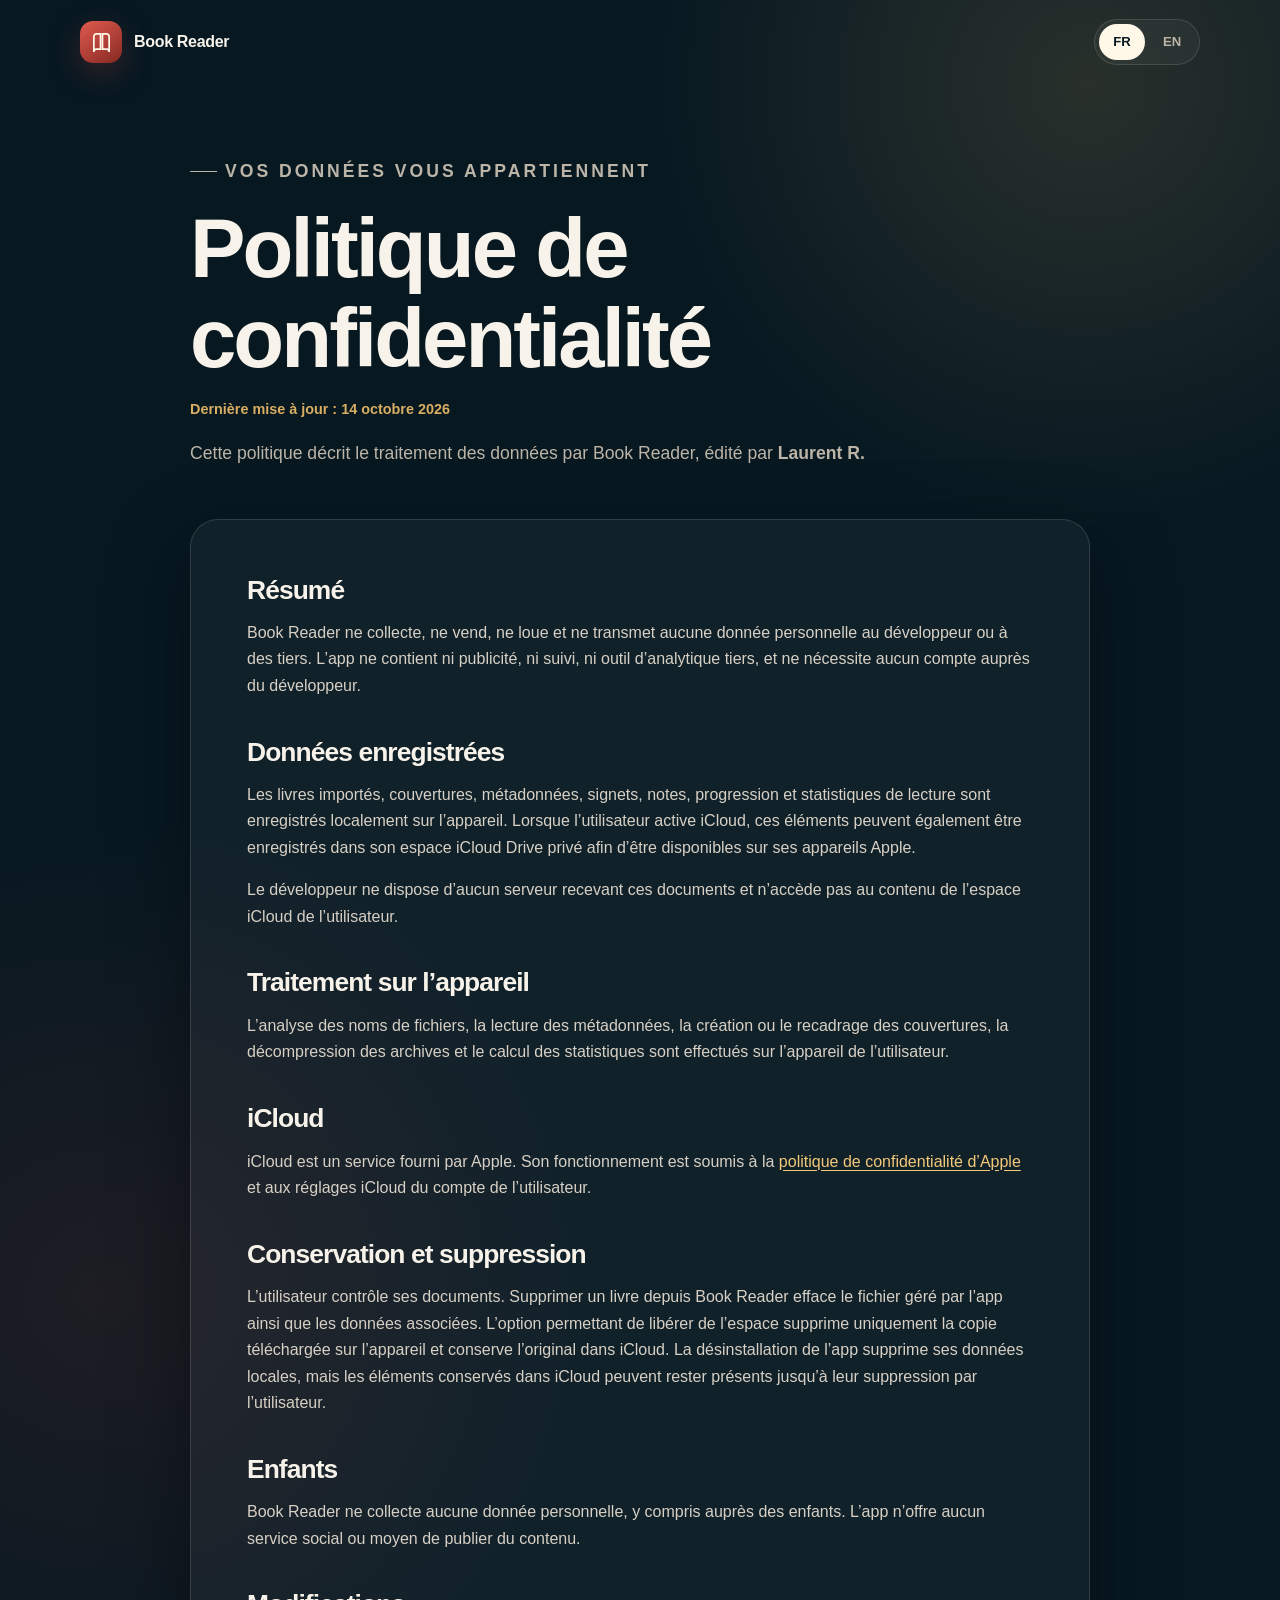
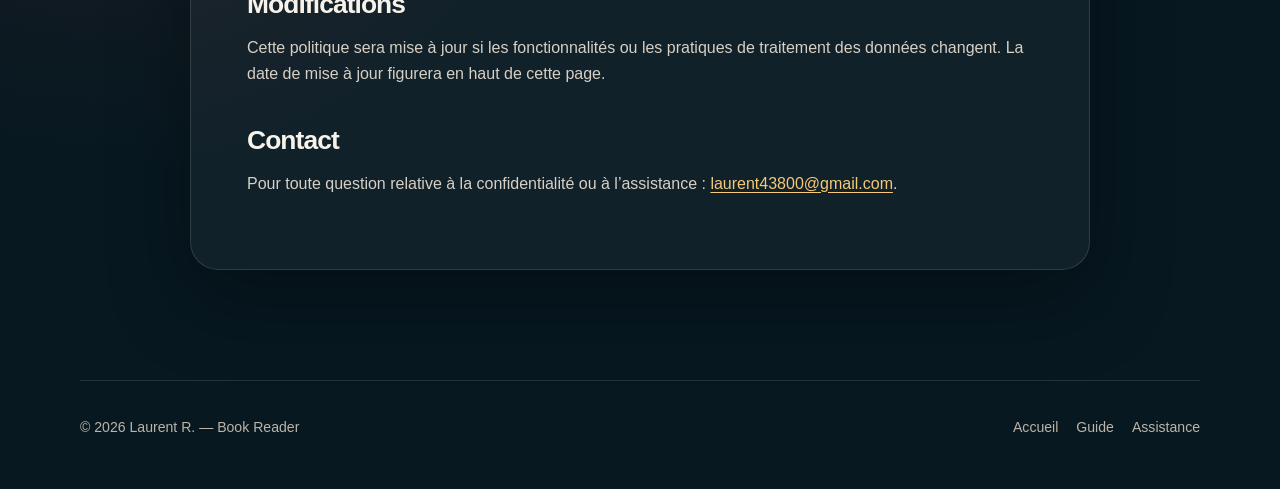
==== privacy-fr.html @ 19b93aed "Create bilingual Book Reader support site Adds French and English landing, privacy, support and how-" ====
<!doctype html>
<html lang="fr">
<head>
  <meta charset="utf-8"><meta name="viewport" content="width=device-width, initial-scale=1">
  <meta name="description" content="Politique de confidentialité officielle de Book Reader.">
  <meta name="theme-color" content="#071821"><title>Politique de confidentialité — Book Reader</title>
  <link rel="icon" href="app-icon.png"><link rel="stylesheet" href="styles.css">
</head>
<body>
  <header class="site-header">
    <a class="brand" href="index.html"><span class="brand-mark" aria-hidden="true"><svg viewBox="0 0 24 24" fill="none" stroke="currentColor" stroke-width="1.8"><path d="M4 5.8A2.8 2.8 0 0 1 6.8 3H11v16H6.8A2.8 2.8 0 0 0 4 21.8z"/><path d="M20 5.8A2.8 2.8 0 0 0 17.2 3H13v16h4.2a2.8 2.8 0 0 1 2.8 2.8z"/></svg></span><span>Book Reader</span></a>
    <nav class="language-links" aria-label="Langue / Language"><a href="privacy-fr.html" aria-current="page">FR</a><a href="privacy-en.html" lang="en">EN</a></nav>
  </header>
  <main class="page-shell">
    <div class="page-intro"><p class="eyebrow">Vos données vous appartiennent</p><h1>Politique de confidentialité</h1><p class="meta">Dernière mise à jour : 14 octobre 2026</p><p>Cette politique décrit le traitement des données par Book Reader, édité par <strong>Laurent R.</strong></p></div>
    <article class="article">
      <h2>Résumé</h2><p>Book Reader ne collecte, ne vend, ne loue et ne transmet aucune donnée personnelle au développeur ou à des tiers. L’app ne contient ni publicité, ni suivi, ni outil d’analytique tiers, et ne nécessite aucun compte auprès du développeur.</p>
      <h2>Données enregistrées</h2><p>Les livres importés, couvertures, métadonnées, signets, notes, progression et statistiques de lecture sont enregistrés localement sur l’appareil. Lorsque l’utilisateur active iCloud, ces éléments peuvent également être enregistrés dans son espace iCloud Drive privé afin d’être disponibles sur ses appareils Apple.</p><p>Le développeur ne dispose d’aucun serveur recevant ces documents et n’accède pas au contenu de l’espace iCloud de l’utilisateur.</p>
      <h2>Traitement sur l’appareil</h2><p>L’analyse des noms de fichiers, la lecture des métadonnées, la création ou le recadrage des couvertures, la décompression des archives et le calcul des statistiques sont effectués sur l’appareil de l’utilisateur.</p>
      <h2>iCloud</h2><p>iCloud est un service fourni par Apple. Son fonctionnement est soumis à la <a href="https://www.apple.com/legal/privacy/">politique de confidentialité d’Apple</a> et aux réglages iCloud du compte de l’utilisateur.</p>
      <h2>Conservation et suppression</h2><p>L’utilisateur contrôle ses documents. Supprimer un livre depuis Book Reader efface le fichier géré par l’app ainsi que les données associées. L’option permettant de libérer de l’espace supprime uniquement la copie téléchargée sur l’appareil et conserve l’original dans iCloud. La désinstallation de l’app supprime ses données locales, mais les éléments conservés dans iCloud peuvent rester présents jusqu’à leur suppression par l’utilisateur.</p>
      <h2>Enfants</h2><p>Book Reader ne collecte aucune donnée personnelle, y compris auprès des enfants. L’app n’offre aucun service social ou moyen de publier du contenu.</p>
      <h2>Modifications</h2><p>Cette politique sera mise à jour si les fonctionnalités ou les pratiques de traitement des données changent. La date de mise à jour figurera en haut de cette page.</p>
      <h2>Contact</h2><p>Pour toute question relative à la confidentialité ou à l’assistance : <a href="mailto:laurent43800@gmail.com">laurent43800@gmail.com</a>.</p>
    </article>
  </main>
  <footer class="site-footer"><span>© 2026 Laurent R. — Book Reader</span><nav class="footer-links"><a href="index.html">Accueil</a><a href="how-to-fr.html">Guide</a><a href="support-fr.html">Assistance</a></nav></footer>
</body>
</html>
---- styles.css ----
:root {
  color-scheme: dark;
  --ink: #f8f3ea;
  --muted: #bcb4a7;
  --paper: #fff8e9;
  --navy: #071821;
  --navy-2: #0b2731;
  --red: #b83e37;
  --red-bright: #e15a4f;
  --gold: #d9ae62;
  --line: rgba(255, 248, 233, .12);
  --card: rgba(255, 255, 255, .055);
  --shadow: 0 28px 80px rgba(0, 0, 0, .36);
  font-family: Inter, ui-sans-serif, -apple-system, BlinkMacSystemFont, "Segoe UI", sans-serif;
}

* { box-sizing: border-box; }
html { scroll-behavior: smooth; }
body {
  margin: 0;
  min-height: 100vh;
  color: var(--ink);
  background:
    radial-gradient(circle at 85% 4%, rgba(217, 174, 98, .16), transparent 28rem),
    radial-gradient(circle at 8% 62%, rgba(184, 62, 55, .13), transparent 30rem),
    var(--navy);
  line-height: 1.65;
}

a { color: inherit; }
a:focus-visible, button:focus-visible {
  outline: 3px solid var(--gold);
  outline-offset: 4px;
}

.site-header {
  width: min(1120px, calc(100% - 36px));
  margin: 0 auto;
  min-height: 84px;
  display: flex;
  align-items: center;
  justify-content: space-between;
  gap: 20px;
}

.brand {
  display: inline-flex;
  align-items: center;
  gap: 12px;
  text-decoration: none;
  font-weight: 780;
  letter-spacing: -.02em;
}

.brand-mark {
  display: grid;
  place-items: center;
  width: 42px;
  aspect-ratio: 1;
  border-radius: 13px;
  color: var(--paper);
  background: linear-gradient(145deg, var(--red-bright), #852922);
  box-shadow: 0 10px 30px rgba(184, 62, 55, .28);
}

.brand-mark svg { width: 23px; }

.language-links {
  display: inline-flex;
  gap: 4px;
  padding: 4px;
  border: 1px solid var(--line);
  border-radius: 999px;
  background: rgba(255, 255, 255, .04);
}

.language-links a {
  min-width: 46px;
  padding: 7px 12px;
  border-radius: 999px;
  text-align: center;
  text-decoration: none;
  color: var(--muted);
  font-size: .82rem;
  font-weight: 760;
}

.language-links a[aria-current="page"] {
  color: var(--navy);
  background: var(--paper);
}

.hero {
  width: min(1120px, calc(100% - 36px));
  min-height: 610px;
  margin: 18px auto 0;
  display: grid;
  grid-template-columns: 1.05fr .95fr;
  align-items: center;
  gap: clamp(32px, 7vw, 90px);
}

.eyebrow {
  display: inline-flex;
  align-items: center;
  gap: 8px;
  margin: 0 0 18px;
  color: var(--gold);
  font-size: .76rem;
  font-weight: 820;
  letter-spacing: .17em;
  text-transform: uppercase;
}

.eyebrow::before {
  content: "";
  width: 27px;
  height: 1px;
  background: currentColor;
}

h1, h2, h3 { line-height: 1.08; letter-spacing: -.035em; }
h1 { margin: 0; font-size: clamp(3.25rem, 8vw, 6.8rem); }
h2 { font-size: clamp(2rem, 4vw, 3.2rem); }
h3 { font-size: 1.28rem; }

.hero-copy > p:not(.eyebrow) {
  max-width: 620px;
  margin: 24px 0 0;
  color: var(--muted);
  font-size: clamp(1.08rem, 2vw, 1.28rem);
}

.hero-actions { display: flex; flex-wrap: wrap; gap: 12px; margin-top: 32px; }
.button {
  display: inline-flex;
  align-items: center;
  justify-content: center;
  min-height: 48px;
  padding: 0 20px;
  border: 1px solid var(--line);
  border-radius: 14px;
  text-decoration: none;
  font-weight: 760;
  background: rgba(255, 255, 255, .045);
  transition: transform .18s ease, border-color .18s ease, background .18s ease;
}
.button.primary { color: var(--navy); border-color: var(--gold); background: var(--gold); }
.button:hover { transform: translateY(-2px); border-color: rgba(217, 174, 98, .62); }

.hero-art {
  position: relative;
  min-height: 470px;
  display: grid;
  place-items: center;
}
.hero-art::before {
  content: "";
  position: absolute;
  inset: 10% 0 2%;
  border-radius: 45% 55% 48% 52%;
  background: radial-gradient(circle at 50% 45%, rgba(217, 174, 98, .26), transparent 65%);
  filter: blur(2px);
}
.hero-art img {
  position: relative;
  width: min(100%, 560px);
  height: auto;
  filter: drop-shadow(0 38px 34px rgba(0, 0, 0, .48));
}

.formats {
  position: absolute;
  right: 1%;
  bottom: 10%;
  display: flex;
  flex-direction: column;
  gap: 7px;
}
.formats span {
  padding: 7px 11px;
  border: 1px solid rgba(255,255,255,.13);
  border-radius: 8px 8px 8px 2px;
  color: var(--paper);
  font-size: .72rem;
  font-weight: 850;
  letter-spacing: .06em;
  background: rgba(184, 62, 55, .88);
  box-shadow: 0 8px 18px rgba(0,0,0,.2);
}
.formats span:nth-child(2) { background: rgba(38, 102, 142, .9); }
.formats span:nth-child(3) { background: rgba(184, 113, 36, .92); }
.formats span:nth-child(4) { background: rgba(112, 65, 143, .92); }

.section {
  width: min(1120px, calc(100% - 36px));
  margin: 0 auto;
  padding: 100px 0;
}
.section-heading { max-width: 720px; margin-bottom: 38px; }
.section-heading h2 { margin: 8px 0 14px; }
.section-heading p { margin: 0; color: var(--muted); }

.card-grid { display: grid; grid-template-columns: repeat(3, 1fr); gap: 18px; }
.card {
  display: flex;
  flex-direction: column;
  min-height: 260px;
  padding: 28px;
  border: 1px solid var(--line);
  border-radius: 24px;
  text-decoration: none;
  background: linear-gradient(150deg, rgba(255,255,255,.075), rgba(255,255,255,.025));
  box-shadow: var(--shadow);
  transition: transform .2s ease, border-color .2s ease;
}
.card:hover { transform: translateY(-5px); border-color: rgba(217,174,98,.42); }
.card-icon {
  display: grid;
  place-items: center;
  width: 48px;
  aspect-ratio: 1;
  border-radius: 15px;
  color: var(--gold);
  background: rgba(217, 174, 98, .1);
}
.card-icon svg { width: 25px; }
.card h3 { margin: 50px 0 10px; }
.card p { margin: 0; color: var(--muted); }
.card .arrow { margin-top: auto; padding-top: 24px; color: var(--gold); font-weight: 800; }

.trust-strip {
  display: grid;
  grid-template-columns: repeat(3, 1fr);
  gap: 1px;
  overflow: hidden;
  border: 1px solid var(--line);
  border-radius: 24px;
  background: var(--line);
}
.trust-item { padding: 28px; background: var(--navy-2); }
.trust-item strong { display: block; margin-bottom: 6px; }
.trust-item span { color: var(--muted); font-size: .92rem; }

.page-shell { width: min(900px, calc(100% - 36px)); margin: 0 auto; padding: 70px 0 110px; }
.page-intro { max-width: 760px; margin-bottom: 50px; }
.page-intro h1 { font-size: clamp(2.8rem, 7vw, 5.2rem); }
.page-intro p { color: var(--muted); font-size: 1.1rem; }
.meta { color: var(--gold) !important; font-size: .9rem !important; font-weight: 720; }

.article {
  padding: clamp(24px, 6vw, 56px);
  border: 1px solid var(--line);
  border-radius: 28px;
  background: rgba(255,255,255,.045);
  box-shadow: var(--shadow);
}
.article h2 { margin: 2.4rem 0 .8rem; font-size: 1.65rem; }
.article h2:first-child { margin-top: 0; }
.article p, .article li { color: #d7d0c5; }
.article a { color: #f4c978; text-underline-offset: 3px; }
.article code {
  padding: .16em .42em;
  border-radius: 6px;
  color: var(--paper);
  background: rgba(255,255,255,.08);
}
.callout {
  margin: 26px 0;
  padding: 18px 20px;
  border-left: 3px solid var(--gold);
  border-radius: 0 14px 14px 0;
  background: rgba(217,174,98,.08);
}
.steps { padding-left: 1.35rem; }
.steps li { margin: .75rem 0; padding-left: .35rem; }
.contact-card {
  margin-top: 28px;
  padding: 22px;
  border: 1px solid rgba(217,174,98,.28);
  border-radius: 18px;
  background: rgba(217,174,98,.06);
}

.site-footer {
  width: min(1120px, calc(100% - 36px));
  margin: 0 auto;
  padding: 35px 0 50px;
  display: flex;
  justify-content: space-between;
  gap: 20px;
  border-top: 1px solid var(--line);
  color: var(--muted);
  font-size: .88rem;
}
.footer-links { display: flex; flex-wrap: wrap; gap: 18px; }
.footer-links a { text-decoration: none; }
.footer-links a:hover { color: var(--paper); }

@media (max-width: 780px) {
  .site-header { min-height: 72px; }
  .brand span:last-child { display: none; }
  .hero { grid-template-columns: 1fr; min-height: auto; padding-top: 60px; }
  .hero-art { min-height: 360px; order: -1; }
  .hero-copy { text-align: center; }
  .hero-copy .eyebrow, .hero-actions { justify-content: center; }
  .hero-copy > p:not(.eyebrow) { margin-inline: auto; }
  .formats { right: 5%; bottom: 4%; }
  .card-grid, .trust-strip { grid-template-columns: 1fr; }
  .section { padding: 72px 0; }
  .site-footer { flex-direction: column; }
}

@media (prefers-reduced-motion: reduce) {
  *, *::before, *::after { scroll-behavior: auto !important; transition: none !important; }
}
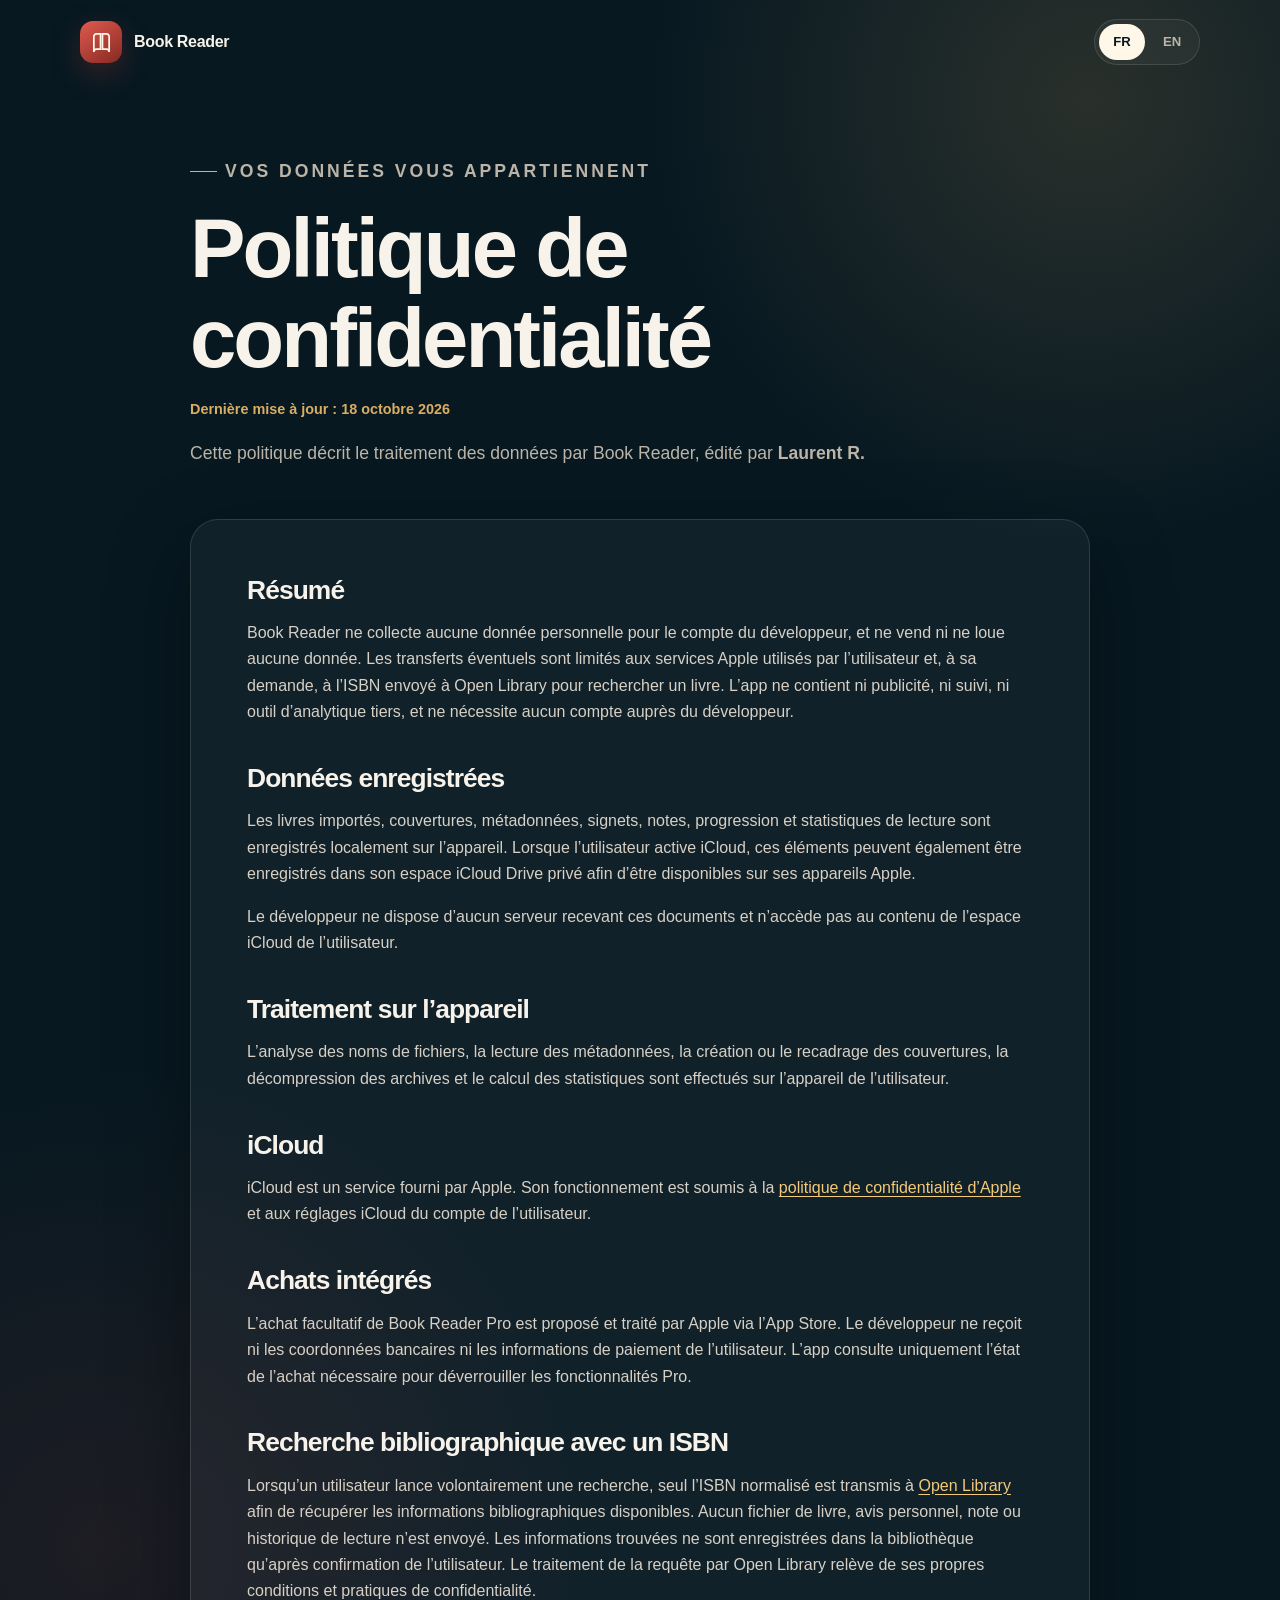
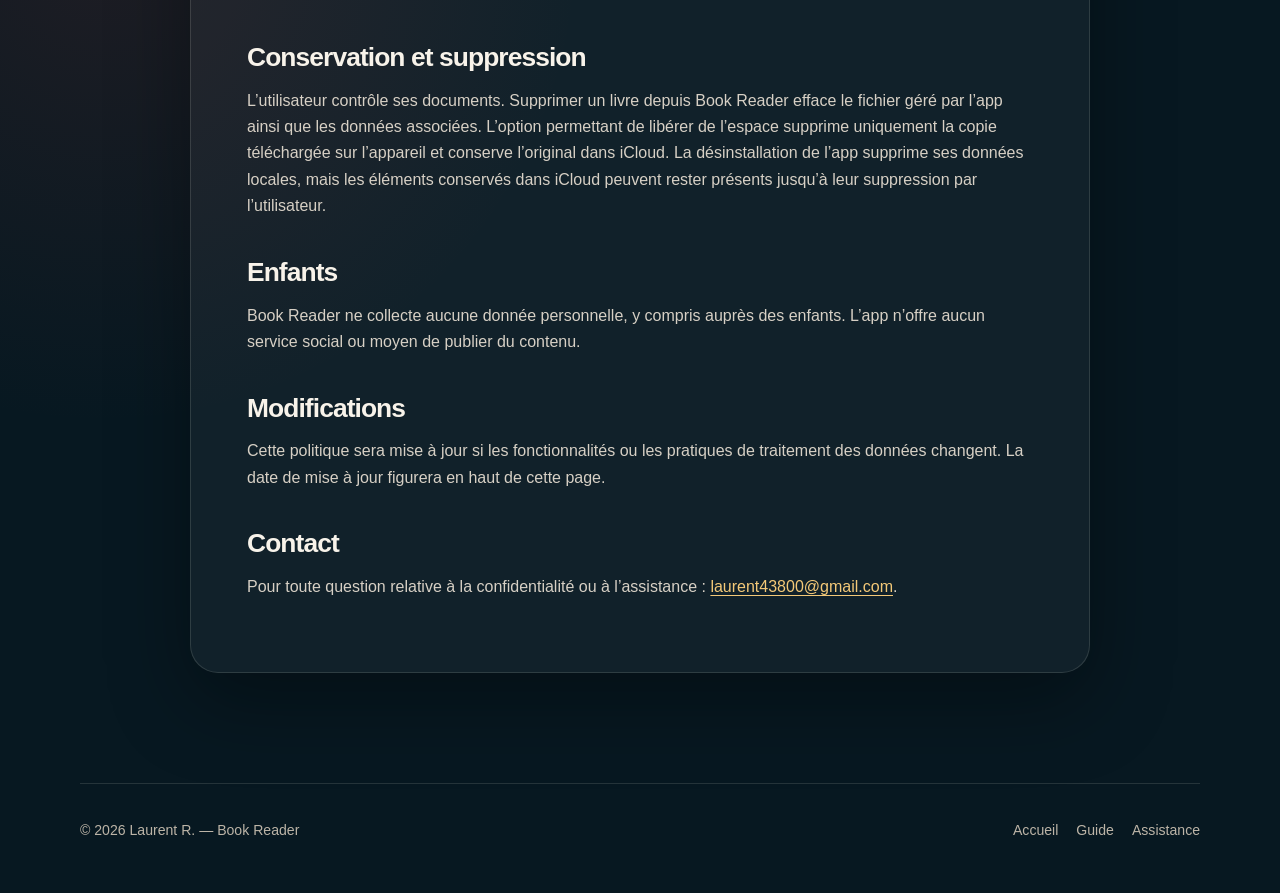
==== commit d447abe5: "Update privacy-fr.html" ====
--- a/privacy-fr.html
+++ b/privacy-fr.html
@@ -12,12 +12,14 @@
     <nav class="language-links" aria-label="Langue / Language"><a href="privacy-fr.html" aria-current="page">FR</a><a href="privacy-en.html" lang="en">EN</a></nav>
   </header>
   <main class="page-shell">
-    <div class="page-intro"><p class="eyebrow">Vos données vous appartiennent</p><h1>Politique de confidentialité</h1><p class="meta">Dernière mise à jour : 14 octobre 2026</p><p>Cette politique décrit le traitement des données par Book Reader, édité par <strong>Laurent R.</strong></p></div>
+    <div class="page-intro"><p class="eyebrow">Vos données vous appartiennent</p><h1>Politique de confidentialité</h1><p class="meta">Dernière mise à jour : 18 octobre 2026</p><p>Cette politique décrit le traitement des données par Book Reader, édité par <strong>Laurent R.</strong></p></div>
     <article class="article">
-      <h2>Résumé</h2><p>Book Reader ne collecte, ne vend, ne loue et ne transmet aucune donnée personnelle au développeur ou à des tiers. L’app ne contient ni publicité, ni suivi, ni outil d’analytique tiers, et ne nécessite aucun compte auprès du développeur.</p>
+      <h2>Résumé</h2><p>Book Reader ne collecte aucune donnée personnelle pour le compte du développeur, et ne vend ni ne loue aucune donnée. Les transferts éventuels sont limités aux services Apple utilisés par l’utilisateur et, à sa demande, à l’ISBN envoyé à Open Library pour rechercher un livre. L’app ne contient ni publicité, ni suivi, ni outil d’analytique tiers, et ne nécessite aucun compte auprès du développeur.</p>
       <h2>Données enregistrées</h2><p>Les livres importés, couvertures, métadonnées, signets, notes, progression et statistiques de lecture sont enregistrés localement sur l’appareil. Lorsque l’utilisateur active iCloud, ces éléments peuvent également être enregistrés dans son espace iCloud Drive privé afin d’être disponibles sur ses appareils Apple.</p><p>Le développeur ne dispose d’aucun serveur recevant ces documents et n’accède pas au contenu de l’espace iCloud de l’utilisateur.</p>
       <h2>Traitement sur l’appareil</h2><p>L’analyse des noms de fichiers, la lecture des métadonnées, la création ou le recadrage des couvertures, la décompression des archives et le calcul des statistiques sont effectués sur l’appareil de l’utilisateur.</p>
       <h2>iCloud</h2><p>iCloud est un service fourni par Apple. Son fonctionnement est soumis à la <a href="https://www.apple.com/legal/privacy/">politique de confidentialité d’Apple</a> et aux réglages iCloud du compte de l’utilisateur.</p>
+      <h2>Achats intégrés</h2><p>L’achat facultatif de Book Reader Pro est proposé et traité par Apple via l’App Store. Le développeur ne reçoit ni les coordonnées bancaires ni les informations de paiement de l’utilisateur. L’app consulte uniquement l’état de l’achat nécessaire pour déverrouiller les fonctionnalités Pro.</p>
+      <h2>Recherche bibliographique avec un ISBN</h2><p>Lorsqu’un utilisateur lance volontairement une recherche, seul l’ISBN normalisé est transmis à <a href="https://openlibrary.org/">Open Library</a> afin de récupérer les informations bibliographiques disponibles. Aucun fichier de livre, avis personnel, note ou historique de lecture n’est envoyé. Les informations trouvées ne sont enregistrées dans la bibliothèque qu’après confirmation de l’utilisateur. Le traitement de la requête par Open Library relève de ses propres conditions et pratiques de confidentialité.</p>
       <h2>Conservation et suppression</h2><p>L’utilisateur contrôle ses documents. Supprimer un livre depuis Book Reader efface le fichier géré par l’app ainsi que les données associées. L’option permettant de libérer de l’espace supprime uniquement la copie téléchargée sur l’appareil et conserve l’original dans iCloud. La désinstallation de l’app supprime ses données locales, mais les éléments conservés dans iCloud peuvent rester présents jusqu’à leur suppression par l’utilisateur.</p>
       <h2>Enfants</h2><p>Book Reader ne collecte aucune donnée personnelle, y compris auprès des enfants. L’app n’offre aucun service social ou moyen de publier du contenu.</p>
       <h2>Modifications</h2><p>Cette politique sera mise à jour si les fonctionnalités ou les pratiques de traitement des données changent. La date de mise à jour figurera en haut de cette page.</p>
